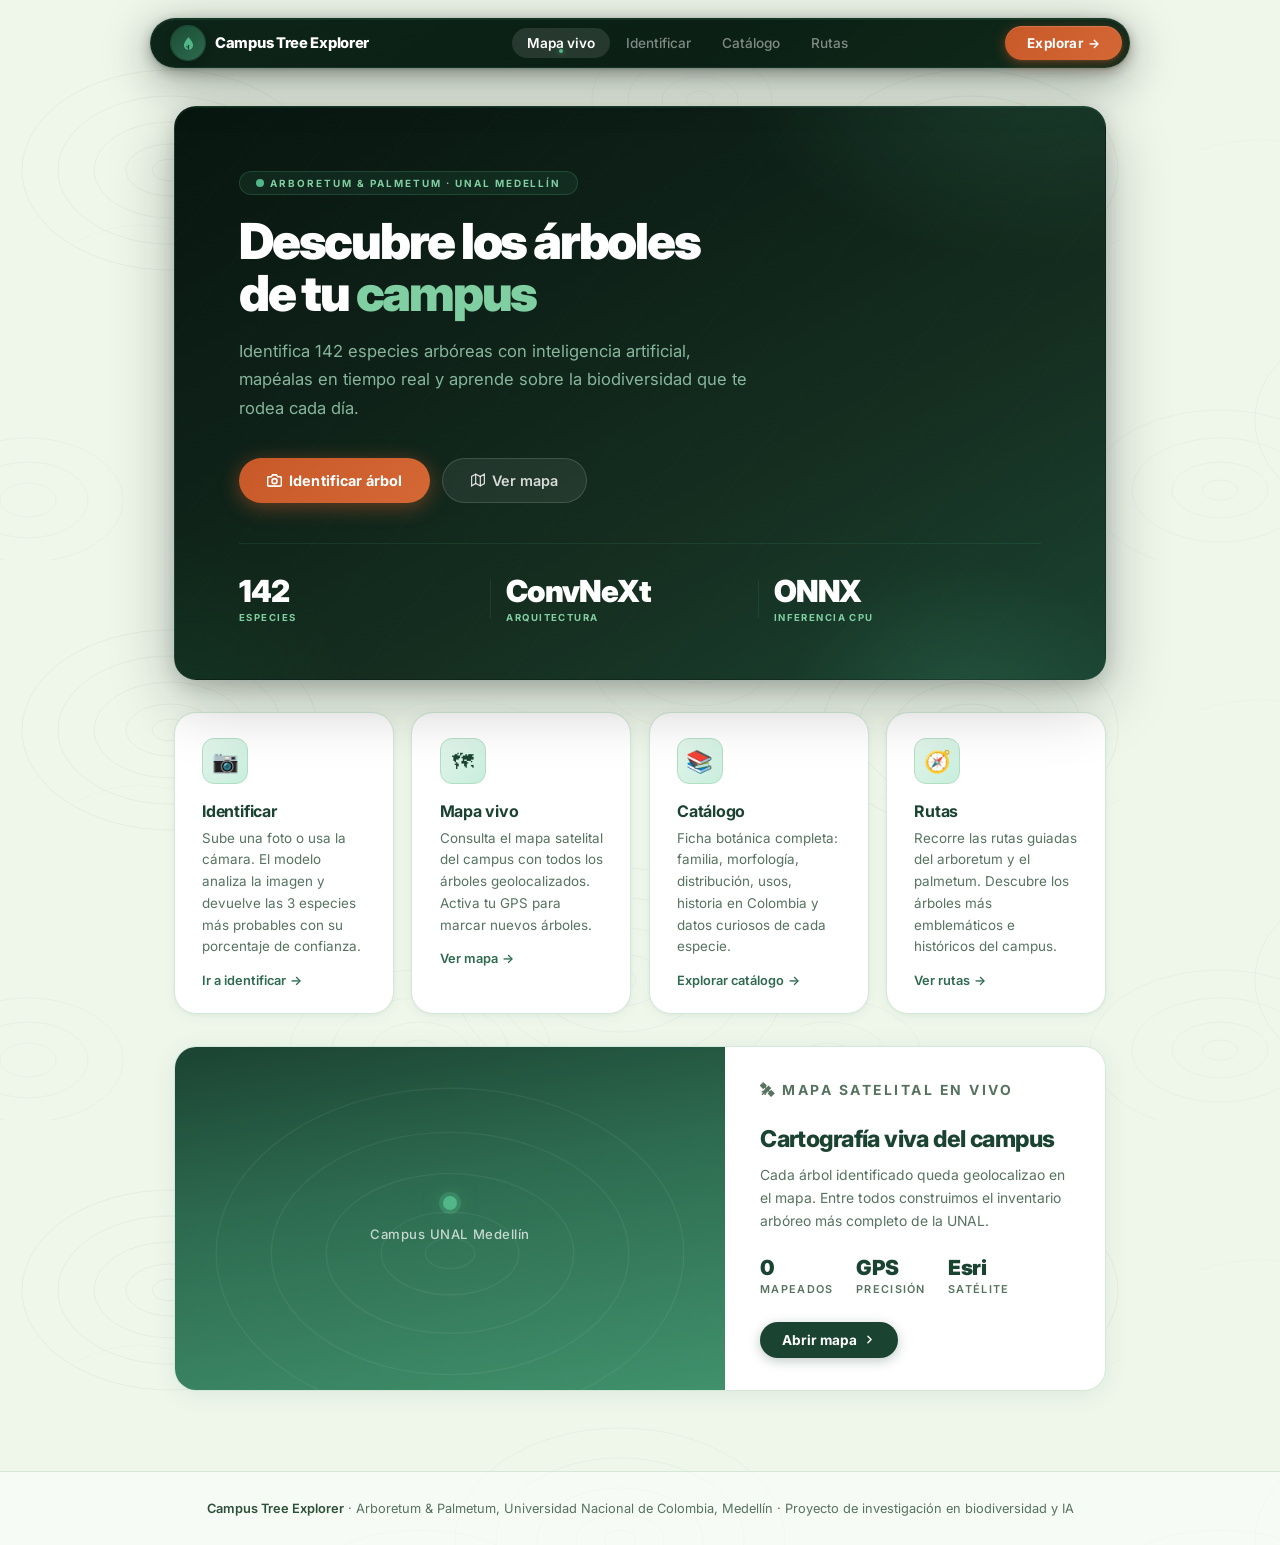
==== app/navbar_component.html @ c1f518b9 "Actualización" ====
<!DOCTYPE html>
<html lang="es">
<head>
  <meta charset="UTF-8">
  <meta name="viewport" content="width=device-width, initial-scale=1.0">
  <title>Campus Tree Explorer — Navbar</title>
  <link rel="preconnect" href="https://fonts.googleapis.com">
  <link rel="preconnect" href="https://fonts.gstatic.com" crossorigin>
  <link href="https://fonts.googleapis.com/css2?family=Inter:wght@400;500;600;700;800;900&display=swap" rel="stylesheet">
  <style>
    *, *::before, *::after { box-sizing: border-box; margin: 0; padding: 0; }

    /* ═══════════════════════════════════════════════════════════
       TOKENS
    ═══════════════════════════════════════════════════════════ */
    :root {
      --nav-bg:        #0B1F14;
      --nav-border:    rgba(82,183,136,.12);
      --nav-glow:      rgba(82,183,136,.10);
      --link-active:   #ffffff;
      --link-idle:     rgba(255,255,255,.48);
      --link-hover:    rgba(255,255,255,.82);
      --link-bg-hover: rgba(255,255,255,.08);
      --link-bg-on:    rgba(255,255,255,.11);
      --dot:           #52B788;
      --cta:           #C85828;
      --cta-h:         #D96B35;
      --cta-shadow:    rgba(200,88,40,.42);
      --page-bg:       #EFF7EB;
      --topo:          %234a7c5f;   /* URL-encoded for SVG */
      --card-bg:       #ffffff;
      --card-bd:       #D3E8D8;
      --text-hi:       #1B4332;
      --text-mid:      #2D5038;
      --text-lo:       #567360;
      --forest-hero:   #0B1F14;
      --r-full:        999px;
      --r-xl:          22px;
      --r-lg:          16px;
      --r-md:          12px;
    }

    /* ═══════════════════════════════════════════════════════════
       PAGE — topographic background
    ═══════════════════════════════════════════════════════════ */
    body {
      font-family: 'Inter', -apple-system, BlinkMacSystemFont, sans-serif;
      -webkit-font-smoothing: antialiased;
      color: var(--text-hi);
      min-height: 100vh;
      /* Soft beige-green base */
      background-color: #EFF7EB;
      /* Topographic contour lines via tiled SVG */
      background-image: url("data:image/svg+xml,%3Csvg xmlns='http://www.w3.org/2000/svg' width='800' height='560'%3E%3Cg fill='none' stroke='%234a7c5f' stroke-width='0.8'%3E%3C!-- Hill A (centre-left) --%3E%3Cellipse cx='170' cy='170' rx='148' ry='100' opacity='.10'/%3E%3Cellipse cx='170' cy='170' rx='112' ry='74' opacity='.10'/%3E%3Cellipse cx='170' cy='170' rx='76' ry='48' opacity='.10'/%3E%3Cellipse cx='170' cy='170' rx='44' ry='26' opacity='.10'/%3E%3Cellipse cx='170' cy='170' rx='18' ry='11' opacity='.10'/%3E%3C!-- Hill B (lower-right) --%3E%3Cellipse cx='620' cy='420' rx='165' ry='112' opacity='.08'/%3E%3Cellipse cx='620' cy='420' rx='124' ry='82' opacity='.08'/%3E%3Cellipse cx='620' cy='420' rx='83' ry='52' opacity='.08'/%3E%3Cellipse cx='620' cy='420' rx='44' ry='26' opacity='.08'/%3E%3Cellipse cx='620' cy='420' rx='16' ry='10' opacity='.08'/%3E%3C!-- Hill C (upper-right) --%3E%3Cellipse cx='700' cy='100' rx='108' ry='72' opacity='.07'/%3E%3Cellipse cx='700' cy='100' rx='72' ry='46' opacity='.07'/%3E%3Cellipse cx='700' cy='100' rx='38' ry='23' opacity='.07'/%3E%3Cellipse cx='700' cy='100' rx='14' ry='9' opacity='.07'/%3E%3C!-- Hill D (lower-left edge) --%3E%3Cellipse cx='28' cy='500' rx='95' ry='62' opacity='.065'/%3E%3Cellipse cx='28' cy='500' rx='60' ry='38' opacity='.065'/%3E%3Cellipse cx='28' cy='500' rx='28' ry='17' opacity='.065'/%3E%3C!-- Hill E (mid) --%3E%3Cellipse cx='420' cy='490' rx='130' ry='80' opacity='.07'/%3E%3Cellipse cx='420' cy='490' rx='88' ry='52' opacity='.07'/%3E%3Cellipse cx='420' cy='490' rx='48' ry='28' opacity='.07'/%3E%3Cellipse cx='420' cy='490' rx='18' ry='10' opacity='.07'/%3E%3C!-- Contour cross-lines --%3E%3Cpath d='M80 240 Q140 210 200 240 Q260 270 320 240' stroke-width='0.6' opacity='.05'/%3E%3Cpath d='M400 150 Q460 130 520 150 Q580 170 640 150' stroke-width='0.6' opacity='.05'/%3E%3C/g%3E%3C/svg%3E");
      background-size: 800px 560px;
    }

    /* ═══════════════════════════════════════════════════════════
       NAVBAR OUTER WRAPPER
    ═══════════════════════════════════════════════════════════ */
    .nav-outer {
      position: sticky;
      top: 18px;
      z-index: 200;
      padding: 0 1.5rem;
    }

    /* ─── Capsule shell ─────────────────────────────────────── */
    .nav-capsule {
      max-width: 980px;
      margin: 0 auto;
      background: linear-gradient(145deg, #0D2419 0%, #0B1F14 55%, #0F2A1A 100%);
      border-radius: var(--r-full);
      padding: 7px 7px 7px 20px;
      display: flex;
      align-items: center;
      justify-content: space-between;
      gap: 8px;
      border: 1px solid var(--nav-border);
      box-shadow:
        0 12px 48px rgba(6,18,10,.40),
        0  4px 14px rgba(6,18,10,.28),
        0  1px  3px rgba(6,18,10,.18),
        inset 0 1px 0 rgba(82,183,136,.13);
      /* subtle inner glow */
      backdrop-filter: blur(12px);
    }

    /* ─── Brand ─────────────────────────────────────────────── */
    .nav-brand {
      display: flex;
      align-items: center;
      gap: 10px;
      text-decoration: none;
      flex-shrink: 0;
    }
    .nav-logo {
      width: 34px; height: 34px;
      background: linear-gradient(145deg, #1A4D34, #2D6A4F);
      border-radius: 50%;
      display: flex;
      align-items: center;
      justify-content: center;
      box-shadow:
        0 0 0 1px rgba(82,183,136,.28),
        0 3px 10px rgba(6,18,10,.3);
      flex-shrink: 0;
    }
    .nav-brand-name {
      font-size: .92rem;
      font-weight: 800;
      color: #fff;
      letter-spacing: -.02em;
      white-space: nowrap;
    }

    /* ─── Nav links ─────────────────────────────────────────── */
    .nav-links {
      display: flex;
      align-items: center;
      gap: 1px;
      flex: 1;
      justify-content: center;
    }
    .nav-link {
      position: relative;
      font-size: .85rem;
      font-weight: 500;
      color: var(--link-idle);
      padding: 7px 15px;
      border-radius: var(--r-full);
      text-decoration: none;
      white-space: nowrap;
      transition: color .15s ease, background .15s ease;
      user-select: none;
    }
    .nav-link:hover {
      color: var(--link-hover);
      background: var(--link-bg-hover);
    }
    .nav-link.active {
      color: var(--link-active);
      font-weight: 600;
      background: var(--link-bg-on);
    }
    /* Green dot under active link */
    .nav-link.active::after {
      content: '';
      position: absolute;
      bottom: 5px;
      left: 50%;
      transform: translateX(-50%);
      width: 4px;
      height: 4px;
      background: var(--dot);
      border-radius: 50%;
      box-shadow: 0 0 6px rgba(82,183,136,.8);
    }

    /* ─── Mobile hamburger ──────────────────────────────────── */
    .nav-hamburger {
      display: none;
      width: 38px; height: 38px;
      background: rgba(255,255,255,.09);
      border: 1px solid rgba(255,255,255,.1);
      border-radius: var(--r-full);
      cursor: pointer;
      align-items: center;
      justify-content: center;
      flex-direction: column;
      gap: 4px;
      flex-shrink: 0;
      transition: background .15s;
    }
    .nav-hamburger:hover { background: rgba(255,255,255,.14); }
    .nav-hamburger span {
      display: block;
      width: 15px; height: 1.5px;
      background: rgba(255,255,255,.75);
      border-radius: 2px;
      transition: transform .2s, opacity .2s;
    }
    .nav-hamburger.open span:nth-child(1) { transform: translateY(5.5px) rotate(45deg); }
    .nav-hamburger.open span:nth-child(2) { opacity: 0; transform: scaleX(0); }
    .nav-hamburger.open span:nth-child(3) { transform: translateY(-5.5px) rotate(-45deg); }

    /* ─── CTA button ────────────────────────────────────────── */
    .nav-cta {
      display: inline-flex;
      align-items: center;
      gap: 5px;
      background: linear-gradient(135deg, #C85828 0%, #D46835 100%);
      color: #fff;
      font-size: .84rem;
      font-weight: 700;
      padding: 9px 22px;
      border-radius: var(--r-full);
      text-decoration: none;
      letter-spacing: .015em;
      flex-shrink: 0;
      box-shadow:
        0 3px 14px var(--cta-shadow),
        0 1px  3px rgba(200,88,40,.25),
        inset 0 1px 0 rgba(255,255,255,.15);
      transition: transform .15s ease, box-shadow .15s ease, background .15s ease;
    }
    .nav-cta:hover {
      background: linear-gradient(135deg, #D96B35 0%, #E07B42 100%);
      transform: translateY(-1.5px) scale(1.015);
      box-shadow:
        0 6px 24px rgba(200,88,40,.55),
        0 2px  6px rgba(200,88,40,.3),
        inset 0 1px 0 rgba(255,255,255,.18);
    }
    .nav-cta:active {
      transform: translateY(0) scale(1);
      box-shadow: 0 2px 8px var(--cta-shadow);
    }
    .cta-arrow {
      font-size: .8rem;
      transition: transform .15s;
    }
    .nav-cta:hover .cta-arrow { transform: translateX(2px); }

    /* Mobile dropdown */
    .nav-mobile-menu {
      display: none;
      max-width: 980px;
      margin: 10px auto 0;
      background: linear-gradient(145deg, #0D2419, #0B1F14);
      border: 1px solid var(--nav-border);
      border-radius: var(--r-xl);
      padding: 10px;
      gap: 2px;
      flex-direction: column;
      box-shadow: 0 8px 32px rgba(6,18,10,.35);
    }
    .nav-mobile-menu.open { display: flex; }
    .nav-mobile-menu .nav-link {
      padding: 11px 18px;
      border-radius: var(--r-md);
      font-size: .9rem;
    }
    .nav-mobile-menu .nav-link.active::after { display: none; }

    /* ═══════════════════════════════════════════════════════════
       DEMO PAGE CONTENT
    ═══════════════════════════════════════════════════════════ */
    .page {
      max-width: 980px;
      margin: 3.5rem auto 5rem;
      padding: 0 1.5rem;
    }

    /* ─── Hero ──────────────────────────────────────────────── */
    .hero {
      background:
        radial-gradient(ellipse 65% 80% at 92% -15%, rgba(82,183,136,.20) 0%, transparent 52%),
        radial-gradient(ellipse 45% 60% at -3% 105%, rgba(20,80,45,.26) 0%, transparent 50%),
        linear-gradient(152deg, #081610 0%, #0E2118 35%, #152E20 65%, #1B4332 100%);
      border-radius: var(--r-xl);
      padding: 4rem 4rem 3.5rem;
      margin-bottom: 2rem;
      position: relative;
      overflow: hidden;
      box-shadow:
        0 20px 64px rgba(6,18,10,.28),
        0  6px 20px rgba(6,18,10,.16),
        inset 0 1px 0 rgba(82,183,136,.10);
      border: 1px solid rgba(82,183,136,.07);
    }
    /* Diagonal stripe texture */
    .hero::before {
      content: '';
      position: absolute;
      inset: 0;
      background: repeating-linear-gradient(
        -52deg, transparent, transparent 58px,
        rgba(82,183,136,.018) 58px, rgba(82,183,136,.018) 59px
      );
      pointer-events: none;
    }
    /* Ambient bottom-right glow */
    .hero::after {
      content: '';
      position: absolute;
      bottom: -30%; right: -5%;
      width: 380px; height: 300px;
      background: radial-gradient(ellipse, rgba(82,183,136,.15) 0%, transparent 65%);
      pointer-events: none;
    }
    .hero-tag {
      display: inline-flex;
      align-items: center;
      gap: 6px;
      font-size: .62rem;
      font-weight: 700;
      letter-spacing: .2em;
      text-transform: uppercase;
      color: #80CFA2;
      background: rgba(82,183,136,.09);
      border: 1px solid rgba(82,183,136,.22);
      border-radius: var(--r-full);
      padding: .32rem 1rem;
      margin-bottom: 1.3rem;
      position: relative;
    }
    .hero h1 {
      font-size: 3.1rem;
      font-weight: 900;
      color: #fff;
      line-height: 1.04;
      letter-spacing: -.045em;
      margin-bottom: 1.1rem;
      position: relative;
      z-index: 1;
    }
    .hero h1 em {
      font-style: normal;
      color: #80CFA2;
    }
    .hero-sub {
      font-size: 1.04rem;
      color: rgba(168,223,192,.78);
      line-height: 1.72;
      max-width: 510px;
      margin-bottom: 2.2rem;
      position: relative;
      z-index: 1;
    }
    .hero-actions {
      display: flex;
      gap: 12px;
      flex-wrap: wrap;
      position: relative;
      z-index: 1;
    }
    .btn-cta {
      display: inline-flex;
      align-items: center;
      gap: 7px;
      background: linear-gradient(135deg, #C85828 0%, #D46835 100%);
      color: #fff;
      font-weight: 700;
      font-size: .9rem;
      padding: 13px 28px;
      border-radius: var(--r-full);
      text-decoration: none;
      box-shadow: 0 4px 20px rgba(200,88,40,.48);
      transition: transform .15s, box-shadow .15s;
      letter-spacing: .01em;
    }
    .btn-cta:hover {
      transform: translateY(-2px);
      box-shadow: 0 8px 32px rgba(200,88,40,.58);
    }
    .btn-ghost {
      display: inline-flex;
      align-items: center;
      gap: 7px;
      background: rgba(255,255,255,.07);
      color: rgba(255,255,255,.82);
      font-weight: 600;
      font-size: .9rem;
      padding: 13px 28px;
      border-radius: var(--r-full);
      text-decoration: none;
      border: 1px solid rgba(255,255,255,.14);
      transition: background .15s;
    }
    .btn-ghost:hover { background: rgba(255,255,255,.13); }

    /* Hero stats strip */
    .hero-stats {
      display: flex;
      gap: 0;
      margin-top: 2.5rem;
      padding-top: 2rem;
      border-top: 1px solid rgba(82,183,136,.12);
      flex-wrap: wrap;
    }
    .hero-stat {
      flex: 1;
      min-width: 100px;
      display: flex;
      flex-direction: column;
      padding-right: 2rem;
      position: relative;
    }
    .hero-stat + .hero-stat::before {
      content: '';
      position: absolute;
      left: 0; top: 10%; bottom: 10%;
      width: 1px;
      background: rgba(82,183,136,.14);
      margin-left: -1rem;
    }
    .hero-stat-val {
      font-size: 1.9rem;
      font-weight: 900;
      color: #fff;
      letter-spacing: -.035em;
      line-height: 1;
    }
    .hero-stat-lbl {
      font-size: .6rem;
      font-weight: 700;
      text-transform: uppercase;
      letter-spacing: .15em;
      color: #80CFA2;
      margin-top: .35rem;
    }

    /* ─── Feature cards ─────────────────────────────────────── */
    .features {
      display: grid;
      grid-template-columns: repeat(auto-fit, minmax(210px, 1fr));
      gap: 1.1rem;
      margin-bottom: 2rem;
    }
    .feature-card {
      background: var(--card-bg);
      border: 1px solid var(--card-bd);
      border-radius: var(--r-xl);
      padding: 1.55rem 1.7rem;
      box-shadow: 0 2px 14px rgba(26,67,50,.06), 0 1px 3px rgba(26,67,50,.04);
      transition: transform .18s ease, box-shadow .18s ease;
    }
    .feature-card:hover {
      transform: translateY(-3px);
      box-shadow: 0 8px 28px rgba(26,67,50,.10), 0 2px 6px rgba(26,67,50,.06);
    }
    .feature-icon {
      width: 46px; height: 46px;
      background: linear-gradient(135deg, #E3F5EA, #C8EEDD);
      border: 1px solid #B0DFC4;
      border-radius: var(--r-md);
      display: flex;
      align-items: center;
      justify-content: center;
      font-size: 1.35rem;
      margin-bottom: 1.1rem;
    }
    .feature-card h3 {
      font-size: 1rem;
      font-weight: 700;
      color: var(--text-hi);
      margin-bottom: .4rem;
      letter-spacing: -.015em;
    }
    .feature-card p {
      font-size: .84rem;
      color: var(--text-lo);
      line-height: 1.62;
    }
    .feature-link {
      display: inline-flex;
      align-items: center;
      gap: 4px;
      font-size: .8rem;
      font-weight: 600;
      color: #2D6A4F;
      text-decoration: none;
      margin-top: .9rem;
      transition: gap .15s;
    }
    .feature-link:hover { gap: 7px; }

    /* ─── Map preview section ───────────────────────────────── */
    .map-preview {
      background: var(--card-bg);
      border: 1px solid var(--card-bd);
      border-radius: var(--r-xl);
      overflow: hidden;
      box-shadow: 0 4px 24px rgba(26,67,50,.08);
      display: grid;
      grid-template-columns: 1fr 380px;
    }
    .map-placeholder {
      background:
        linear-gradient(170deg, #1B4332 0%, #2D6A4F 40%, #40916C 100%);
      min-height: 340px;
      display: flex;
      align-items: center;
      justify-content: center;
      flex-direction: column;
      gap: 1rem;
      position: relative;
      overflow: hidden;
    }
    .map-placeholder::before {
      content: '';
      position: absolute;
      inset: 0;
      background-image: url("data:image/svg+xml,%3Csvg xmlns='http://www.w3.org/2000/svg' width='400' height='300'%3E%3Cg fill='none' stroke='rgba(255,255,255,0.06)' stroke-width='1'%3E%3Cellipse cx='200' cy='150' rx='170' ry='120'/%3E%3Cellipse cx='200' cy='150' rx='130' ry='88'/%3E%3Cellipse cx='200' cy='150' rx='90' ry='58'/%3E%3Cellipse cx='200' cy='150' rx='50' ry='30'/%3E%3Cellipse cx='200' cy='150' rx='18' ry='11'/%3E%3C/g%3E%3C/svg%3E");
      background-size: cover;
    }
    .map-dot {
      width: 14px; height: 14px;
      background: #52B788;
      border-radius: 50%;
      box-shadow: 0 0 0 4px rgba(82,183,136,.3), 0 0 20px rgba(82,183,136,.5);
      animation: pulse 2s ease-in-out infinite;
    }
    @keyframes pulse {
      0%, 100% { box-shadow: 0 0 0 4px rgba(82,183,136,.3), 0 0 20px rgba(82,183,136,.4); }
      50%       { box-shadow: 0 0 0 9px rgba(82,183,136,.12), 0 0 32px rgba(82,183,136,.6); }
    }
    .map-label {
      color: rgba(255,255,255,.72);
      font-size: .82rem;
      font-weight: 500;
      letter-spacing: .04em;
    }
    .map-info {
      padding: 2rem 2.2rem;
      display: flex;
      flex-direction: column;
      justify-content: center;
    }
    .map-tag {
      font-size: .62rem;
      font-weight: 700;
      letter-spacing: .18em;
      text-transform: uppercase;
      color: #40916C;
      margin-bottom: .7rem;
    }
    .map-info h2 {
      font-size: 1.45rem;
      font-weight: 800;
      color: var(--text-hi);
      letter-spacing: -.025em;
      margin-bottom: .65rem;
      line-height: 1.25;
    }
    .map-info p {
      font-size: .87rem;
      color: var(--text-lo);
      line-height: 1.65;
      margin-bottom: 1.4rem;
    }
    .map-stats {
      display: flex;
      gap: 1.4rem;
      margin-bottom: 1.6rem;
    }
    .map-stat-item { display: flex; flex-direction: column; gap: 2px; }
    .map-stat-n {
      font-size: 1.3rem;
      font-weight: 900;
      color: var(--text-hi);
      letter-spacing: -.025em;
    }
    .map-stat-l {
      font-size: .68rem;
      font-weight: 600;
      text-transform: uppercase;
      letter-spacing: .12em;
      color: var(--text-lo);
    }
    .btn-map {
      display: inline-flex;
      align-items: center;
      gap: 6px;
      align-self: flex-start;
      background: var(--text-hi);
      color: #fff;
      font-weight: 700;
      font-size: .85rem;
      padding: 10px 22px;
      border-radius: var(--r-full);
      text-decoration: none;
      box-shadow: 0 3px 12px rgba(26,67,50,.28);
      transition: transform .15s, background .15s;
    }
    .btn-map:hover { background: #2D6A4F; transform: translateY(-1px); }

    /* ═══════════════════════════════════════════════════════════
       FOOTER
    ═══════════════════════════════════════════════════════════ */
    footer {
      border-top: 1px solid #D3E8D8;
      background: rgba(255,255,255,.5);
      padding: 1.8rem 1.5rem;
      text-align: center;
    }
    footer p {
      font-size: .8rem;
      color: var(--text-lo);
    }
    footer strong { color: var(--text-mid); font-weight: 600; }

    /* ═══════════════════════════════════════════════════════════
       RESPONSIVE
    ═══════════════════════════════════════════════════════════ */
    @media (max-width: 740px) {
      .nav-capsule  { border-radius: var(--r-xl); padding: 7px 7px 7px 16px; }
      .nav-links    { display: none; }
      .nav-hamburger { display: flex; }

      .hero         { padding: 2.8rem 2rem 2.4rem; }
      .hero h1      { font-size: 2.2rem; }
      .hero-stats   { gap: 1.2rem; }
      .hero-stat + .hero-stat::before { display: none; }

      .map-preview  { grid-template-columns: 1fr; }
      .map-placeholder { min-height: 200px; }
    }
    @media (max-width: 480px) {
      .nav-outer    { top: 10px; padding: 0 .9rem; }
      .nav-brand-name { display: none; }
      .hero h1      { font-size: 1.9rem; }
      .features     { grid-template-columns: 1fr; }
    }
  </style>
</head>
<body>

  <!-- ═══════════════════════════════════════════════════════
       NAVBAR
  ═══════════════════════════════════════════════════════ -->
  <header class="nav-outer" role="banner">
    <nav aria-label="Navegación principal">
      <!-- ── Capsule ─────────────────────────────────────── -->
      <div class="nav-capsule">

        <!-- Brand -->
        <a href="#" class="nav-brand" aria-label="Campus Tree Explorer — inicio">
          <div class="nav-logo" aria-hidden="true">
            <!-- Leaf icon -->
            <svg width="17" height="17" viewBox="0 0 24 24" fill="none" xmlns="http://www.w3.org/2000/svg">
              <path d="M12 3C9.2 6.2 5.5 10.2 5.5 14.5a6.5 6.5 0 0 0 13 0C18.5 10.2 14.8 6.2 12 3z" fill="#52B788"/>
              <path d="M12 14.5v5.5" stroke="#1B4332" stroke-width="1.6" stroke-linecap="round"/>
              <path d="M12 17.5c-1.5 0-3-1.2-3-1.2" stroke="#1B4332" stroke-width="1.4" stroke-linecap="round"/>
            </svg>
          </div>
          <span class="nav-brand-name">Campus Tree Explorer</span>
        </a>

        <!-- Desktop links -->
        <div class="nav-links" role="list">
          <a href="#" class="nav-link active" role="listitem" aria-current="page">Mapa vivo</a>
          <a href="#" class="nav-link" role="listitem">Identificar</a>
          <a href="#" class="nav-link" role="listitem">Catálogo</a>
          <a href="#" class="nav-link" role="listitem">Rutas</a>
        </div>

        <!-- Mobile hamburger -->
        <button class="nav-hamburger" id="hamburger" aria-label="Abrir menú" aria-expanded="false" aria-controls="mobile-menu">
          <span></span><span></span><span></span>
        </button>

        <!-- CTA -->
        <a href="#" class="nav-cta" aria-label="Empezar a explorar el campus">
          Explorar <span class="cta-arrow" aria-hidden="true">→</span>
        </a>
      </div>

      <!-- ── Mobile dropdown ────────────────────────────── -->
      <div class="nav-mobile-menu" id="mobile-menu" role="list" aria-label="Menú móvil">
        <a href="#" class="nav-link active" role="listitem" aria-current="page">🗺 Mapa vivo</a>
        <a href="#" class="nav-link" role="listitem">📷 Identificar</a>
        <a href="#" class="nav-link" role="listitem">📚 Catálogo</a>
        <a href="#" class="nav-link" role="listitem">🧭 Rutas</a>
      </div>
    </nav>
  </header>

  <!-- ═══════════════════════════════════════════════════════
       DEMO PAGE CONTENT
  ═══════════════════════════════════════════════════════ -->
  <main class="page" id="main">

    <!-- Hero -->
    <section class="hero" aria-labelledby="hero-heading">
      <div class="hero-tag">
        <svg width="8" height="8" viewBox="0 0 8 8" fill="#52B788"><circle cx="4" cy="4" r="4"/></svg>
        Arboretum &amp; Palmetum · UNAL Medellín
      </div>
      <h1 id="hero-heading">
        Descubre los árboles<br>
        de tu <em>campus</em>
      </h1>
      <p class="hero-sub">
        Identifica 142 especies arbóreas con inteligencia artificial,
        mapéalas en tiempo real y aprende sobre la biodiversidad
        que te rodea cada día.
      </p>
      <div class="hero-actions">
        <a href="#" class="btn-cta">
          <svg width="15" height="15" viewBox="0 0 24 24" fill="none" stroke="currentColor" stroke-width="2.5" stroke-linecap="round"><path d="M23 19a2 2 0 0 1-2 2H3a2 2 0 0 1-2-2V8a2 2 0 0 1 2-2h4l2-3h6l2 3h4a2 2 0 0 1 2 2z"/><circle cx="12" cy="13" r="4"/></svg>
          Identificar árbol
        </a>
        <a href="#" class="btn-ghost">
          <svg width="14" height="14" viewBox="0 0 24 24" fill="none" stroke="currentColor" stroke-width="2.2" stroke-linecap="round"><polygon points="1 6 1 22 8 18 16 22 23 18 23 2 16 6 8 2 1 6"/><line x1="8" y1="2" x2="8" y2="18"/><line x1="16" y1="6" x2="16" y2="22"/></svg>
          Ver mapa
        </a>
      </div>
      <div class="hero-stats" role="list" aria-label="Estadísticas del modelo">
        <div class="hero-stat" role="listitem">
          <span class="hero-stat-val">142</span>
          <span class="hero-stat-lbl">Especies</span>
        </div>
        <div class="hero-stat" role="listitem">
          <span class="hero-stat-val">ConvNeXt</span>
          <span class="hero-stat-lbl">Arquitectura</span>
        </div>
        <div class="hero-stat" role="listitem">
          <span class="hero-stat-val">ONNX</span>
          <span class="hero-stat-lbl">Inferencia CPU</span>
        </div>
      </div>
    </section>

    <!-- Feature cards -->
    <section aria-label="Funcionalidades principales">
      <div class="features">
        <article class="feature-card">
          <div class="feature-icon" aria-hidden="true">📷</div>
          <h3>Identificar</h3>
          <p>Sube una foto o usa la cámara. El modelo analiza la imagen y devuelve las 3 especies más probables con su porcentaje de confianza.</p>
          <a href="#" class="feature-link">Ir a identificar <span aria-hidden="true">→</span></a>
        </article>
        <article class="feature-card">
          <div class="feature-icon" aria-hidden="true">🗺</div>
          <h3>Mapa vivo</h3>
          <p>Consulta el mapa satelital del campus con todos los árboles geolocalizados. Activa tu GPS para marcar nuevos árboles.</p>
          <a href="#" class="feature-link">Ver mapa <span aria-hidden="true">→</span></a>
        </article>
        <article class="feature-card">
          <div class="feature-icon" aria-hidden="true">📚</div>
          <h3>Catálogo</h3>
          <p>Ficha botánica completa: familia, morfología, distribución, usos, historia en Colombia y datos curiosos de cada especie.</p>
          <a href="#" class="feature-link">Explorar catálogo <span aria-hidden="true">→</span></a>
        </article>
        <article class="feature-card">
          <div class="feature-icon" aria-hidden="true">🧭</div>
          <h3>Rutas</h3>
          <p>Recorre las rutas guiadas del arboretum y el palmetum. Descubre los árboles más emblemáticos e históricos del campus.</p>
          <a href="#" class="feature-link">Ver rutas <span aria-hidden="true">→</span></a>
        </article>
      </div>
    </section>

    <!-- Map preview -->
    <section class="map-preview" aria-label="Vista previa del mapa del campus">
      <div class="map-placeholder" aria-hidden="true">
        <div class="map-dot"></div>
        <span class="map-label">Campus UNAL Medellín</span>
      </div>
      <div class="map-info">
        <p class="map-tag">🛰 Mapa satelital en vivo</p>
        <h2>Cartografía viva del campus</h2>
        <p>Cada árbol identificado queda geolocalizao en el mapa. Entre todos construimos el inventario arbóreo más completo de la UNAL.</p>
        <div class="map-stats" aria-label="Datos del mapa">
          <div class="map-stat-item">
            <span class="map-stat-n">0</span>
            <span class="map-stat-l">Mapeados</span>
          </div>
          <div class="map-stat-item">
            <span class="map-stat-n">GPS</span>
            <span class="map-stat-l">Precisión</span>
          </div>
          <div class="map-stat-item">
            <span class="map-stat-n">Esri</span>
            <span class="map-stat-l">Satélite</span>
          </div>
        </div>
        <a href="#" class="btn-map">
          Abrir mapa
          <svg width="13" height="13" viewBox="0 0 24 24" fill="none" stroke="currentColor" stroke-width="2.5" stroke-linecap="round" stroke-linejoin="round"><polyline points="9 18 15 12 9 6"/></svg>
        </a>
      </div>
    </section>

  </main>

  <footer>
    <p>
      <strong>Campus Tree Explorer</strong> ·
      Arboretum &amp; Palmetum, Universidad Nacional de Colombia, Medellín ·
      Proyecto de investigación en biodiversidad y IA
    </p>
  </footer>

  <!-- ═══════════════════════════════════════════════════════
       INTERACTIONS
  ═══════════════════════════════════════════════════════ -->
  <script>
    // ── Active link state ──────────────────────────────────
    document.querySelectorAll('.nav-link, .nav-mobile-menu .nav-link').forEach(link => {
      link.addEventListener('click', e => {
        if (link.closest('.nav-links')) {
          document.querySelectorAll('.nav-links .nav-link').forEach(l => l.classList.remove('active'));
          document.querySelectorAll('.nav-mobile-menu .nav-link').forEach(l => l.classList.remove('active'));
        } else {
          document.querySelectorAll('.nav-mobile-menu .nav-link').forEach(l => l.classList.remove('active'));
          document.querySelectorAll('.nav-links .nav-link').forEach(l => l.classList.remove('active'));
        }
        // Mark equivalent link in both menus
        const text = link.textContent.replace(/[^\w\s]/g, '').trim().toLowerCase();
        document.querySelectorAll('.nav-link').forEach(l => {
          if (l.textContent.replace(/[^\w\s]/g, '').trim().toLowerCase() === text) {
            l.classList.add('active');
          }
        });
      });
    });

    // ── Mobile hamburger ───────────────────────────────────
    const hamburger = document.getElementById('hamburger');
    const mobileMenu = document.getElementById('mobile-menu');
    hamburger.addEventListener('click', () => {
      const isOpen = hamburger.classList.toggle('open');
      hamburger.setAttribute('aria-expanded', isOpen);
      hamburger.setAttribute('aria-label', isOpen ? 'Cerrar menú' : 'Abrir menú');
      mobileMenu.classList.toggle('open', isOpen);
    });

    // Close mobile menu when a link is clicked
    mobileMenu.querySelectorAll('.nav-link').forEach(link => {
      link.addEventListener('click', () => {
        hamburger.classList.remove('open');
        hamburger.setAttribute('aria-expanded', 'false');
        hamburger.setAttribute('aria-label', 'Abrir menú');
        mobileMenu.classList.remove('open');
      });
    });

    // Close on outside click
    document.addEventListener('click', e => {
      if (!e.target.closest('.nav-outer')) {
        hamburger.classList.remove('open');
        hamburger.setAttribute('aria-expanded', 'false');
        mobileMenu.classList.remove('open');
      }
    });
  </script>
</body>
</html>
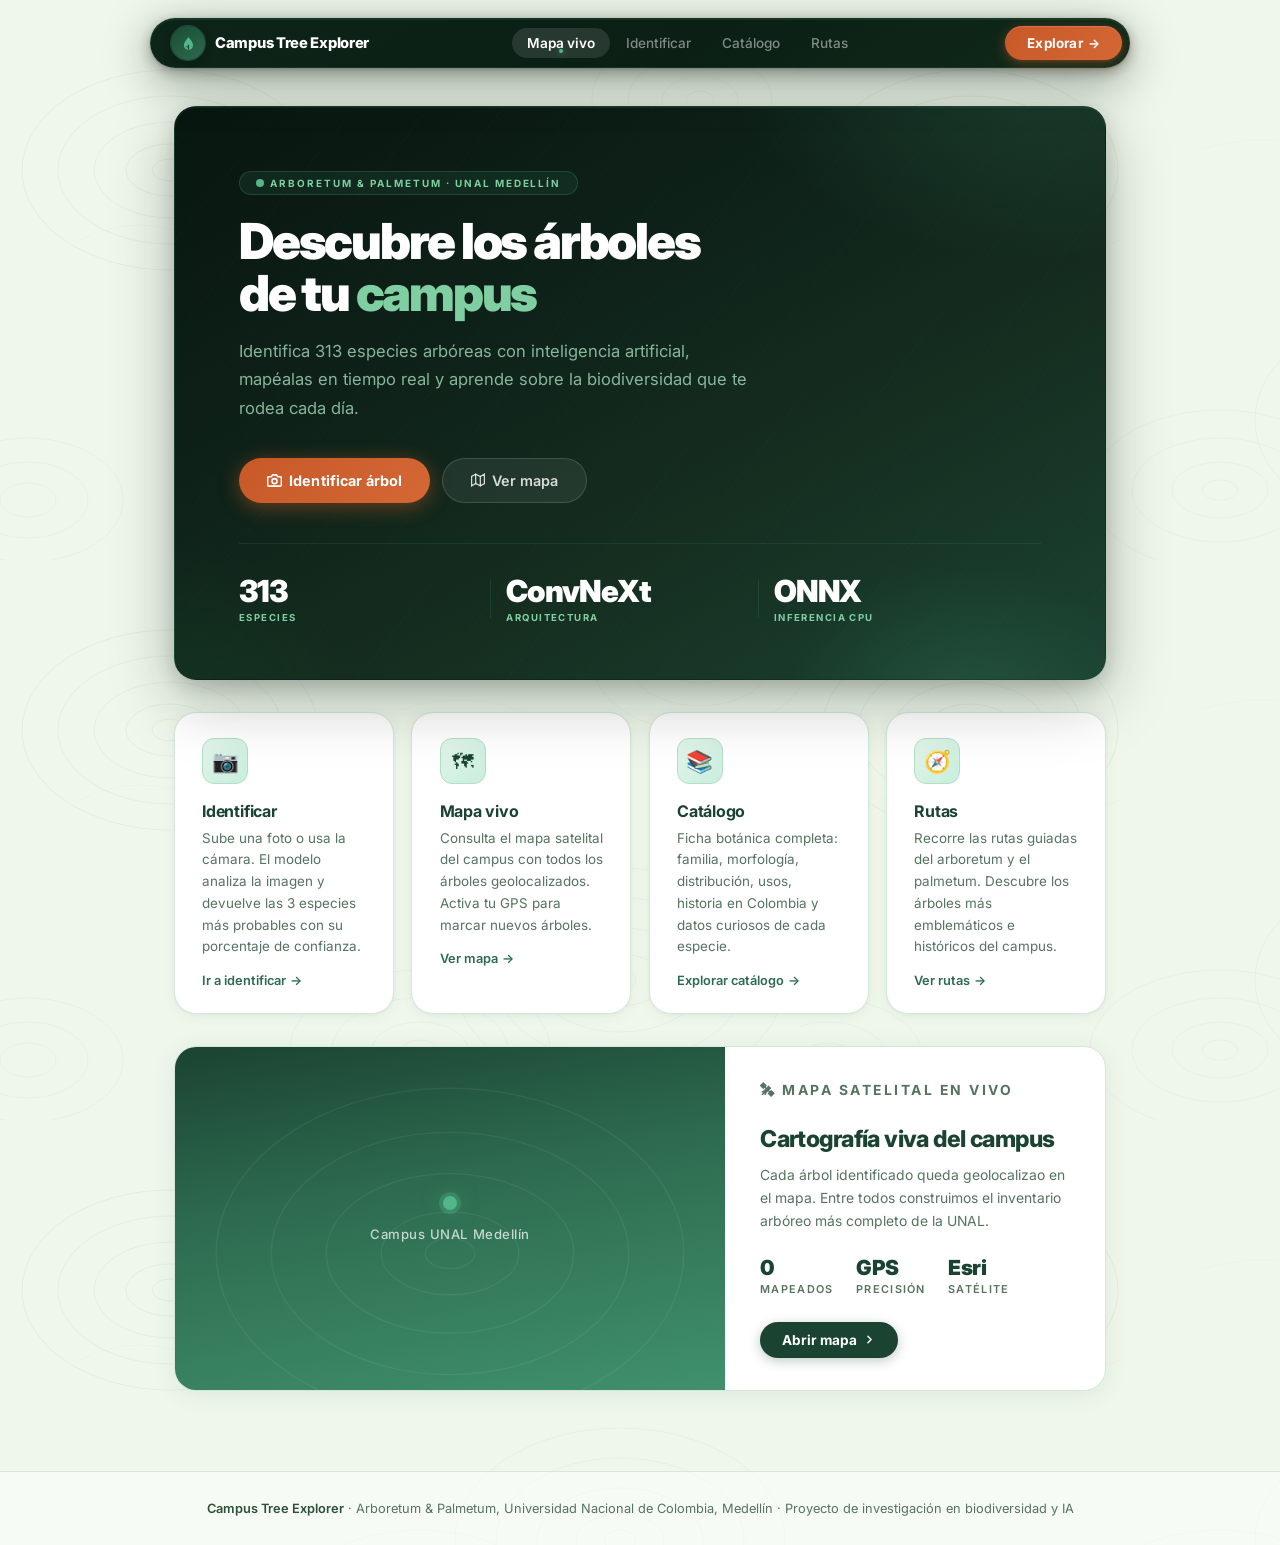
==== commit d553d312: "Actualizar" ====
--- a/app/navbar_component.html
+++ b/app/navbar_component.html
@@ -683,7 +683,7 @@
         de tu <em>campus</em>
       </h1>
       <p class="hero-sub">
-        Identifica 142 especies arbóreas con inteligencia artificial,
+        Identifica 313 especies arbóreas con inteligencia artificial,
         mapéalas en tiempo real y aprende sobre la biodiversidad
         que te rodea cada día.
       </p>
@@ -699,7 +699,7 @@
       </div>
       <div class="hero-stats" role="list" aria-label="Estadísticas del modelo">
         <div class="hero-stat" role="listitem">
-          <span class="hero-stat-val">142</span>
+          <span class="hero-stat-val">313</span>
           <span class="hero-stat-lbl">Especies</span>
         </div>
         <div class="hero-stat" role="listitem">
